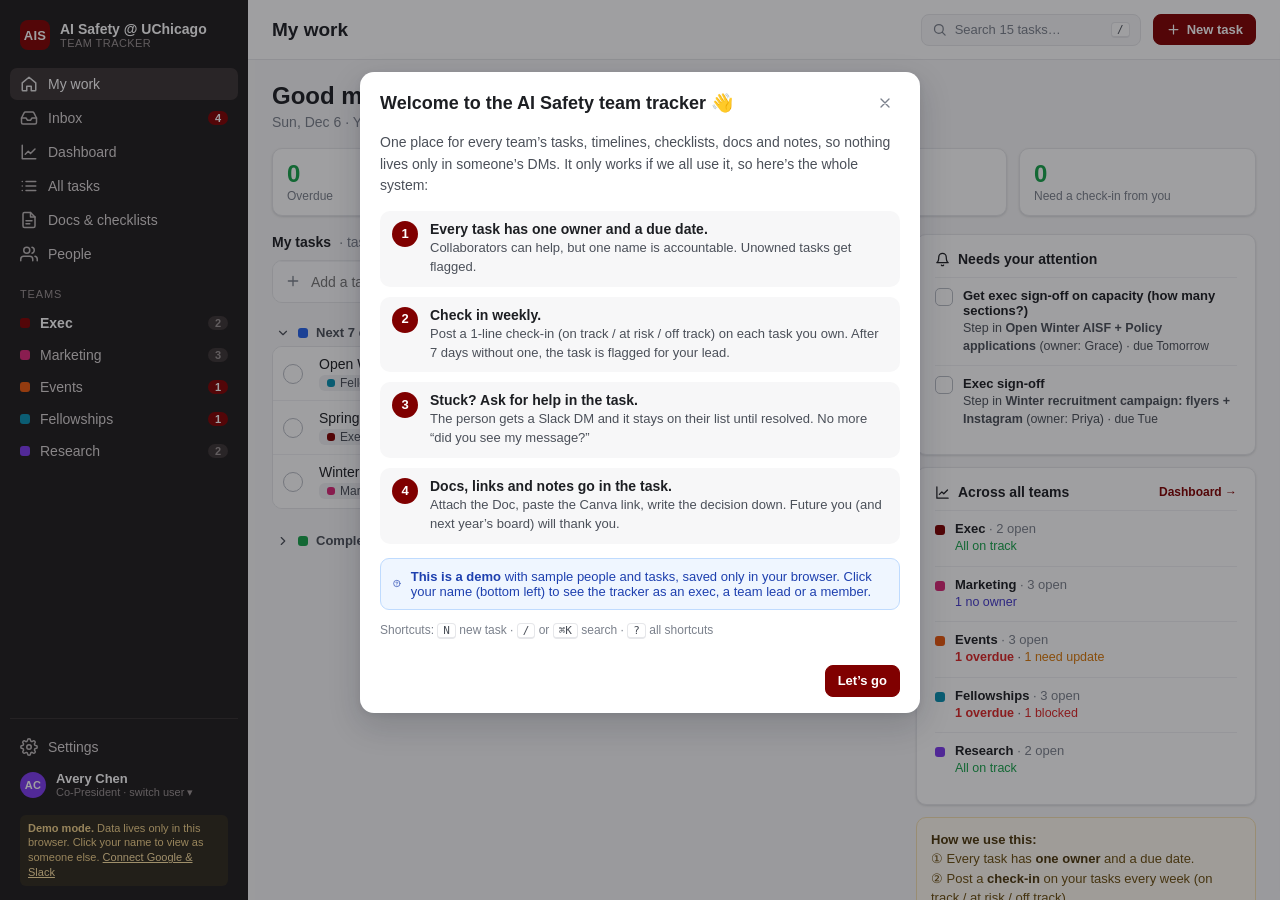
==== tracker/index.html @ e2a8874c "Add team task tracker for the AI Safety group An Asana-style tracker for Exec, Marketing, Events, Fe" ====
<!DOCTYPE html>
<html lang="en">
<head>
<meta charset="utf-8">
<meta name="viewport" content="width=device-width, initial-scale=1">
<meta name="robots" content="noindex, nofollow">
<title>AI Safety Tracker</title>
<link href="https://uchicago-brand-fonts.s3.us-east-2.amazonaws.com/UChicagoSansSerif.css" rel="stylesheet">
<!--BUILD:STYLE-->
<link rel="stylesheet" href="tracker.css">
<!--/BUILD:STYLE-->
</head>
<body>
<div id="app"><div class="loading"><div class="spinner"></div><span>Loading the tracker…</span></div></div>
<noscript>The tracker needs JavaScript.</noscript>
<!--BUILD:SCRIPTS-->
<script src="core.js"></script>
<script src="seed.js"></script>
<script src="app-util.js"></script>
<script src="app-views.js"></script>
<script src="app-panel.js"></script>
<script src="app-main.js"></script>
<!--/BUILD:SCRIPTS-->
</body>
</html>
---- tracker/tracker.css ----
/* AI Safety @ UChicago task tracker */
:root {
  --maroon: #800000;
  --maroon-2: #9b1b1b;
  --maroon-soft: #f8eded;
  --ink: #1d1f23;
  --ink-2: #4b5059;
  --ink-3: #7b818c;
  --line: #e6e7ea;
  --line-2: #f0f1f3;
  --bg: #f7f7f8;
  --card: #ffffff;
  --side: #1e1c1c;
  --side-ink: #d9d4d4;
  --side-dim: #9a9292;
  --side-hover: #2d2929;
  --ok: #16a34a;
  --warn: #d97706;
  --bad: #dc2626;
  --info: #2563eb;
  --radius: 10px;
  --shadow: 0 1px 2px rgba(16, 24, 40, .06), 0 1px 3px rgba(16, 24, 40, .08);
  --shadow-lg: 0 12px 32px rgba(16, 24, 40, .18), 0 2px 6px rgba(16, 24, 40, .08);
  --font: 'UChicago Sans Serif', -apple-system, BlinkMacSystemFont, 'Segoe UI', Helvetica, Arial, sans-serif;
}
* { box-sizing: border-box; }
html, body { height: 100%; }
body { margin: 0; font-family: var(--font); font-size: 14px; color: var(--ink); background: var(--bg); -webkit-font-smoothing: antialiased; }
a { color: var(--maroon); text-decoration: none; }
a:hover { text-decoration: underline; }
button { font: inherit; color: inherit; cursor: pointer; }
input, textarea, select { font: inherit; color: inherit; }
::selection { background: var(--maroon); color: #fff; }
.sr-only { position: absolute; width: 1px; height: 1px; overflow: hidden; clip: rect(0 0 0 0); white-space: nowrap; }
:focus-visible { outline: 2px solid var(--maroon); outline-offset: 2px; }

/* ---------- shell ---------- */
.app { display: grid; grid-template-columns: 248px 1fr; height: 100vh; overflow: hidden; }
.sidebar { background: var(--side); color: var(--side-ink); display: flex; flex-direction: column; overflow-y: auto; padding: 14px 10px; gap: 2px; }
.brand { display: flex; align-items: center; gap: 10px; padding: 6px 10px 16px; color: #fff; }
.brand-mark { width: 30px; height: 30px; border-radius: 8px; background: var(--maroon); display: grid; place-items: center; font-weight: 700; font-size: 13px; letter-spacing: .02em; flex: none; }
.brand-name { font-weight: 700; font-size: 14px; line-height: 1.15; }
.brand-sub { font-size: 11px; color: var(--side-dim); letter-spacing: .04em; text-transform: uppercase; }
.nav-item { display: flex; align-items: center; gap: 10px; padding: 7px 10px; border-radius: 7px; color: var(--side-ink); background: none; border: 0; width: 100%; text-align: left; font-size: 14px; }
.nav-item:hover { background: var(--side-hover); text-decoration: none; }
.nav-item.active { background: #3a3333; color: #fff; }
.nav-item .ico { width: 18px; height: 18px; flex: none; opacity: .85; }
.nav-item .count { margin-left: auto; font-size: 11px; background: var(--maroon); color: #fff; padding: 1px 7px; border-radius: 10px; font-weight: 700; }
.nav-item .count.dim { background: #3a3333; color: var(--side-dim); }
.nav-section { font-size: 11px; text-transform: uppercase; letter-spacing: .08em; color: var(--side-dim); padding: 16px 10px 6px; display: flex; justify-content: space-between; align-items: center; }
.team-dot { width: 10px; height: 10px; border-radius: 3px; flex: none; }
.sidebar-foot { margin-top: auto; padding-top: 12px; border-top: 1px solid #332e2e; }
.me-card { display: flex; align-items: center; gap: 10px; padding: 8px 10px; border-radius: 8px; background: none; border: 0; width: 100%; text-align: left; color: var(--side-ink); }
.me-card:hover { background: var(--side-hover); }
.me-name { font-weight: 600; font-size: 13px; color: #fff; }
.me-role { font-size: 11px; color: var(--side-dim); }
.mode-pill { margin: 8px 10px 0; font-size: 11px; padding: 6px 8px; border-radius: 6px; background: #2f2a1c; color: #f3d38b; line-height: 1.35; }
.mode-pill.live { background: #16301f; color: #9be2b2; }

.nav-scrim { display: none; }
.main { display: flex; flex-direction: column; min-width: 0; overflow: hidden; }
.topbar { display: flex; align-items: center; gap: 12px; padding: 12px 24px; background: var(--card); border-bottom: 1px solid var(--line); min-height: 60px; flex-wrap: wrap; }
.topbar h1 { font-size: 19px; margin: 0; font-weight: 700; display: flex; align-items: center; gap: 10px; white-space: nowrap; }
.topbar .sub { color: var(--ink-3); font-size: 13px; }
.topbar .spacer { flex: 1; }
.menu-btn { display: none; background: none; border: 0; padding: 6px; border-radius: 6px; }
.search-btn { display: flex; align-items: center; gap: 8px; border: 1px solid var(--line); background: var(--bg); color: var(--ink-3); padding: 7px 10px; border-radius: 8px; min-width: 220px; font-size: 13px; }
.search-btn:hover { border-color: #cfd2d8; }
.search-btn kbd { margin-left: auto; }
kbd { font-family: ui-monospace, SFMono-Regular, Menlo, monospace; font-size: 11px; border: 1px solid var(--line); border-bottom-width: 2px; border-radius: 4px; padding: 0 5px; background: #fff; color: var(--ink-2); }
.tabs { display: flex; gap: 2px; padding: 0 24px; background: var(--card); border-bottom: 1px solid var(--line); overflow-x: auto; }
.tab { padding: 10px 12px; border: 0; background: none; color: var(--ink-3); font-weight: 600; font-size: 13px; border-bottom: 2px solid transparent; margin-bottom: -1px; white-space: nowrap; display: flex; align-items: center; gap: 6px; }
.tab:hover { color: var(--ink); }
.tab.active { color: var(--ink); border-bottom-color: var(--maroon); }
.content { flex: 1; overflow: auto; padding: 22px 24px 80px; }
.content.flush { padding: 0; }
.wrap { max-width: 1180px; margin: 0 auto; }

/* ---------- buttons, inputs ---------- */
.btn { display: inline-flex; align-items: center; justify-content: center; gap: 6px; border: 1px solid var(--line); background: #fff; padding: 7px 12px; border-radius: 8px; font-weight: 600; font-size: 13px; color: var(--ink); white-space: nowrap; line-height: 1.2; }
.btn:hover { background: var(--bg); text-decoration: none; }
.btn.primary { background: var(--maroon); border-color: var(--maroon); color: #fff; }
.btn.primary:hover { background: var(--maroon-2); }
.btn.ghost { border-color: transparent; background: none; }
.btn.ghost:hover { background: var(--line-2); }
.btn.danger { color: var(--bad); }
.btn.sm { padding: 4px 8px; font-size: 12px; border-radius: 6px; }
.btn.ok { background: var(--ok); border-color: var(--ok); color: #fff; }
.btn.done-btn.is-done { background: #e9f7ee; border-color: #b9e5c7; color: #127a39; }
.btn[disabled] { opacity: .5; cursor: not-allowed; }
.icon-btn { display: inline-grid; place-items: center; width: 30px; height: 30px; border-radius: 7px; border: 0; background: none; color: var(--ink-3); }
.icon-btn:hover { background: var(--line-2); color: var(--ink); }
.input, .textarea, .select { width: 100%; border: 1px solid var(--line); border-radius: 8px; padding: 8px 10px; background: #fff; font-size: 14px; }
.input:focus, .textarea:focus, .select:focus { outline: none; border-color: var(--maroon); box-shadow: 0 0 0 3px rgba(128, 0, 0, .12); }
.textarea { resize: vertical; min-height: 70px; line-height: 1.45; }
.field-label { display: block; font-size: 12px; font-weight: 600; color: var(--ink-2); margin: 0 0 5px; }
.hint { font-size: 12px; color: var(--ink-3); line-height: 1.45; }
.row { display: flex; gap: 10px; align-items: center; }
.row.wrap-row { flex-wrap: wrap; }
.grid-2 { display: grid; grid-template-columns: 1fr 1fr; gap: 12px; }
.stack > * + * { margin-top: 12px; }

/* ---------- chips, avatars, pills ---------- */
.avatar { width: 26px; height: 26px; border-radius: 50%; display: inline-grid; place-items: center; color: #fff; font-size: 11px; font-weight: 700; flex: none; letter-spacing: .02em; }
.avatar.sm { width: 20px; height: 20px; font-size: 9px; }
.avatar.lg { width: 40px; height: 40px; font-size: 15px; }
.avatar.xl { width: 56px; height: 56px; font-size: 20px; }
.avatar.unassigned { background: #fff !important; border: 1.5px dashed #b8bcc4; color: var(--ink-3); }
.avatars { display: inline-flex; }
.avatars .avatar { border: 2px solid #fff; margin-left: -6px; }
.avatars .avatar:first-child { margin-left: 0; }
.pill { display: inline-flex; align-items: center; gap: 5px; padding: 2px 8px; border-radius: 999px; font-size: 12px; font-weight: 600; white-space: nowrap; line-height: 1.5; }
.pill .dot { width: 7px; height: 7px; border-radius: 50%; }
.status-pill { border: 0; }
.chip { display: inline-flex; align-items: center; gap: 5px; padding: 1px 8px; border-radius: 6px; font-size: 12px; background: var(--line-2); color: var(--ink-2); white-space: nowrap; }
.chip .team-dot { width: 8px; height: 8px; }
.due { font-size: 12px; color: var(--ink-2); white-space: nowrap; }
.due.overdue { color: var(--bad); font-weight: 700; }
.due.today { color: var(--warn); font-weight: 700; }
.due.soon { color: #b45309; }
.flag { display: inline-flex; align-items: center; gap: 3px; font-size: 11px; font-weight: 700; padding: 1px 6px; border-radius: 5px; white-space: nowrap; }
.flag.help { background: #fff4e5; color: #b45309; }
.flag.stale { background: #fdecec; color: #b91c1c; }
.flag.blocked { background: #fdecec; color: #b91c1c; }
.flag.unowned { background: #eef2ff; color: #4338ca; }
.prio { width: 8px; height: 8px; border-radius: 2px; display: inline-block; }
.progress { height: 6px; border-radius: 4px; background: var(--line-2); overflow: hidden; }
.progress > span { display: block; height: 100%; background: var(--ok); border-radius: 4px; transition: width .25s; }
.mini-progress { display: inline-flex; align-items: center; gap: 6px; font-size: 12px; color: var(--ink-3); }
.mini-progress .progress { width: 46px; }

/* ---------- cards & sections ---------- */
.card { background: var(--card); border: 1px solid var(--line); border-radius: var(--radius); box-shadow: var(--shadow); }
.card-pad { padding: 16px 18px; }
.card h3, .section-title { font-size: 14px; margin: 0 0 10px; font-weight: 700; display: flex; align-items: center; gap: 8px; }
.section-title .muted { font-weight: 400; color: var(--ink-3); }
.muted { color: var(--ink-3); }
.grid-cards { display: grid; grid-template-columns: repeat(auto-fill, minmax(260px, 1fr)); gap: 14px; }
.home-grid { display: grid; grid-template-columns: minmax(0, 1fr) 340px; gap: 20px; align-items: start; }
.greeting { font-size: 24px; font-weight: 700; margin: 0 0 4px; }
.greeting-sub { color: var(--ink-3); margin: 0 0 18px; }
.stat-row { display: grid; grid-template-columns: repeat(4, 1fr); gap: 12px; margin-bottom: 18px; }
.stat { background: var(--card); border: 1px solid var(--line); border-radius: var(--radius); padding: 12px 14px; text-align: left; box-shadow: var(--shadow); }
button.stat:hover { border-color: #cfd2d8; }
.stat .num { font-size: 24px; font-weight: 700; line-height: 1.1; }
.stat .lbl { font-size: 12px; color: var(--ink-3); margin-top: 2px; }
.stat.bad .num { color: var(--bad); }
.stat.warn .num { color: var(--warn); }
.stat.ok .num { color: var(--ok); }
.tip { background: #fffaf0; border: 1px solid #f5e1b3; border-radius: var(--radius); padding: 12px 14px; font-size: 13px; line-height: 1.5; color: #6b4e0f; }
.tip b { color: #4b360a; }
.empty { text-align: center; padding: 34px 20px; color: var(--ink-3); }
.empty .big { font-size: 28px; margin-bottom: 6px; }
.empty b { color: var(--ink-2); }

/* ---------- task list ---------- */
.list-group { margin-bottom: 18px; }
.group-head { display: flex; align-items: center; gap: 8px; padding: 6px 4px; font-weight: 700; font-size: 13px; color: var(--ink-2); background: none; border: 0; width: 100%; text-align: left; }
.group-head .count { color: var(--ink-3); font-weight: 400; }
.group-head .caret { transition: transform .15s; width: 14px; }
.group-head.collapsed .caret { transform: rotate(-90deg); }
.task-list { background: var(--card); border: 1px solid var(--line); border-radius: var(--radius); overflow: hidden; }
.task-row { display: grid; grid-template-columns: 26px minmax(0, 1fr) auto; gap: 10px; align-items: center; padding: 9px 14px 9px 10px; border-top: 1px solid var(--line-2); cursor: pointer; background: #fff; }
.task-row:first-child { border-top: 0; }
.task-row:hover { background: #fafafb; }
.task-row.selected { background: var(--maroon-soft); }
.task-row .title { font-weight: 500; overflow: hidden; text-overflow: ellipsis; white-space: nowrap; }
.task-row.is-done .title { color: var(--ink-3); text-decoration: line-through; }
.task-row .sub { display: flex; gap: 8px; align-items: center; margin-top: 3px; flex-wrap: wrap; }
.task-row .meta { display: flex; gap: 10px; align-items: center; }
.check { width: 20px; height: 20px; border-radius: 50%; border: 1.5px solid #b8bcc4; background: #fff; display: grid; place-items: center; padding: 0; color: transparent; flex: none; }
.check:hover { border-color: var(--ok); color: var(--ok); }
.check.on { background: var(--ok); border-color: var(--ok); color: #fff; }
.check.sq { border-radius: 5px; width: 18px; height: 18px; }
.quick-add { display: flex; gap: 8px; align-items: center; padding: 8px 12px; border-top: 1px solid var(--line-2); background: #fcfcfd; }
.quick-add input { border: 0; background: none; flex: 1; padding: 4px 2px; font-size: 14px; outline: none; }
.quick-add .plus { color: var(--ink-3); }
.qa-preview { display: flex; gap: 6px; flex-wrap: wrap; }
.filters { display: flex; gap: 8px; align-items: center; flex-wrap: wrap; margin-bottom: 14px; }
.filter-btn { display: inline-flex; align-items: center; gap: 6px; border: 1px solid var(--line); background: #fff; padding: 5px 10px; border-radius: 999px; font-size: 12px; font-weight: 600; color: var(--ink-2); }
.filter-btn.on { background: var(--maroon-soft); border-color: #e7c4c4; color: var(--maroon); }
.filter-btn:hover { border-color: #cfd2d8; }

/* ---------- board ---------- */
.board { display: grid; grid-auto-flow: column; grid-auto-columns: minmax(270px, 1fr); gap: 14px; padding: 20px 24px; min-height: 100%; align-items: start; overflow-x: auto; }
.col { background: #efeff1; border-radius: 12px; padding: 10px; min-height: 200px; display: flex; flex-direction: column; gap: 8px; }
.col.drag-over { background: #e7e1e1; outline: 2px dashed var(--maroon); outline-offset: -2px; }
.col-head { display: flex; align-items: center; gap: 8px; font-weight: 700; font-size: 13px; padding: 2px 4px 4px; }
.col-head .count { color: var(--ink-3); font-weight: 400; }
.bcard { background: #fff; border-radius: 9px; padding: 10px 12px; box-shadow: var(--shadow); cursor: grab; border: 1px solid transparent; }
.bcard:hover { border-color: #d8dade; }
.bcard.dragging { opacity: .45; }
.bcard .title { font-weight: 600; font-size: 13.5px; line-height: 1.35; margin-bottom: 8px; }
.bcard .foot { display: flex; align-items: center; gap: 8px; flex-wrap: wrap; }
.bcard .foot .avatar { margin-left: auto; }
.bcard .flags { display: flex; gap: 4px; flex-wrap: wrap; margin-bottom: 6px; }
.col-add { border: 0; background: none; color: var(--ink-3); text-align: left; padding: 6px 4px; border-radius: 6px; font-size: 13px; }
.col-add:hover { background: #e4e4e7; color: var(--ink); }

/* ---------- timeline ---------- */
.timeline { position: relative; overflow: auto; height: 100%; background: #fff; }
.tl-grid { position: relative; }
.tl-head { position: sticky; top: 0; z-index: 3; display: flex; background: #fff; border-bottom: 1px solid var(--line); }
.tl-head .tl-label-col { position: sticky; left: 0; background: #fff; z-index: 4; }
.tl-label-col { width: 260px; flex: none; border-right: 1px solid var(--line); }
.tl-days { display: flex; }
.tl-day { flex: none; text-align: center; font-size: 10px; color: var(--ink-3); border-left: 1px solid var(--line-2); padding: 3px 0; }
.tl-day.weekend { background: #fafafb; }
.tl-day.today { color: var(--maroon); font-weight: 700; }
.tl-month { font-size: 11px; font-weight: 700; color: var(--ink-2); padding: 6px 8px 0; white-space: nowrap; }
.tl-row { display: flex; border-bottom: 1px solid var(--line-2); min-height: 38px; }
.tl-row:hover { background: #fcfcfd; }
.tl-row .tl-label-col { position: sticky; left: 0; background: inherit; background-color: #fff; z-index: 2; display: flex; align-items: center; gap: 8px; padding: 0 12px; overflow: hidden; cursor: pointer; }
.tl-row .tl-label-col .t { overflow: hidden; text-overflow: ellipsis; white-space: nowrap; font-size: 13px; }
.tl-group { background: #f7f7f8; font-weight: 700; font-size: 12px; color: var(--ink-2); }
.tl-group .tl-label-col { background-color: #f7f7f8 !important; cursor: default; }
.tl-track { position: relative; flex: none; }
.tl-bar { position: absolute; top: 7px; height: 24px; border-radius: 6px; color: #fff; font-size: 11.5px; font-weight: 600; display: flex; align-items: center; padding: 0 8px; white-space: nowrap; overflow: hidden; cursor: grab; box-shadow: 0 1px 2px rgba(0, 0, 0, .15); user-select: none; touch-action: none; }
.tl-bar.done { opacity: .5; }
.tl-bar.overdue { box-shadow: 0 0 0 2px var(--bad); }
.tl-bar .handle { position: absolute; right: 0; top: 0; bottom: 0; width: 8px; cursor: ew-resize; }
.tl-bar .handle.l { left: 0; right: auto; }
.tl-milestone { position: absolute; top: 11px; width: 14px; height: 14px; transform: rotate(45deg); border-radius: 2px; cursor: pointer; }
.tl-today { position: absolute; top: 0; bottom: 0; width: 2px; background: var(--maroon); z-index: 1; pointer-events: none; opacity: .7; }
.tl-toolbar { display: flex; gap: 8px; padding: 10px 24px; background: #fff; border-bottom: 1px solid var(--line); align-items: center; flex-wrap: wrap; }

/* ---------- panel (task detail) ---------- */
.scrim { position: fixed; inset: 0; background: rgba(15, 15, 20, .25); z-index: 40; opacity: 0; pointer-events: none; transition: opacity .2s; }
.scrim.show { opacity: 1; pointer-events: auto; }
.panel { position: fixed; top: 0; right: 0; bottom: 0; width: min(640px, 100vw); background: #fff; z-index: 41; box-shadow: var(--shadow-lg); transform: translateX(105%); transition: transform .22s ease; display: flex; flex-direction: column; }
.panel.show { transform: translateX(0); }
.panel-head { display: flex; align-items: center; gap: 8px; padding: 10px 14px; border-bottom: 1px solid var(--line); }
.panel-body { flex: 1; overflow-y: auto; padding: 18px 22px 40px; }
.panel-title { width: 100%; border: 1px solid transparent; border-radius: 8px; font-size: 21px; font-weight: 700; padding: 4px 6px; margin-left: -7px; resize: none; overflow: hidden; line-height: 1.3; background: none; }
.panel-title:hover { border-color: var(--line); }
.panel-title:focus { outline: none; border-color: var(--maroon); }
.fields { display: grid; grid-template-columns: 120px 1fr; gap: 6px 10px; align-items: center; margin: 12px 0 18px; }
.fields .k { color: var(--ink-3); font-size: 13px; }
.fields .v { min-height: 32px; display: flex; align-items: center; gap: 6px; flex-wrap: wrap; }
.field-btn { display: inline-flex; align-items: center; gap: 7px; border: 1px solid transparent; background: none; padding: 4px 8px; border-radius: 7px; margin-left: -8px; font-size: 13px; text-align: left; min-height: 30px; }
.field-btn:hover { border-color: var(--line); background: var(--bg); }
.field-btn.placeholder { color: var(--ink-3); }
.date-input { border: 1px solid transparent; background: none; padding: 4px 6px; border-radius: 7px; font-size: 13px; margin-left: -6px; }
.date-input:hover { border-color: var(--line); }
.p-section { margin-top: 22px; }
.p-section-head { display: flex; align-items: center; gap: 8px; margin-bottom: 8px; }
.p-section-head h4 { margin: 0; font-size: 14px; font-weight: 700; }
.p-section-head .spacer { flex: 1; }
.desc-view { padding: 8px 10px; border: 1px solid transparent; border-radius: 8px; margin-left: -10px; cursor: text; line-height: 1.55; min-height: 40px; }
.desc-view:hover { border-color: var(--line); }
.desc-view.placeholder { color: var(--ink-3); }
.md p { margin: 0 0 8px; }
.md p:last-child { margin-bottom: 0; }
.md ul, .md ol { margin: 4px 0 8px; padding-left: 22px; }
.md li { margin: 2px 0; }
.md code { background: var(--line-2); padding: 1px 4px; border-radius: 4px; font-size: 12.5px; }
.md h3, .md h4 { margin: 10px 0 6px; font-size: 14px; }
.md a { word-break: break-word; }
.mention { background: var(--maroon-soft); color: var(--maroon); padding: 0 3px; border-radius: 4px; font-weight: 600; }

.help-box { border: 1px solid #f5d9a8; background: #fffaf0; border-radius: 10px; padding: 10px 12px; margin-top: 14px; }
.help-item { display: flex; gap: 10px; align-items: flex-start; padding: 6px 0; }
.help-item + .help-item { border-top: 1px dashed #f0dcb4; }
.help-item .msg { font-size: 13px; color: var(--ink-2); margin-top: 2px; white-space: pre-wrap; }
.help-item.resolved { opacity: .6; }

.steps { border: 1px solid var(--line); border-radius: 10px; overflow: hidden; }
.step { display: grid; grid-template-columns: 16px 22px 1fr auto; gap: 8px; align-items: center; padding: 6px 10px 6px 4px; border-top: 1px solid var(--line-2); background: #fff; }
.step:first-child { border-top: 0; }
.step:hover { background: #fcfcfd; }
.step .grip { cursor: grab; color: #c4c7cd; display: grid; place-items: center; opacity: 0; }
.step:hover .grip { opacity: 1; }
.step input.step-text { border: 0; background: none; width: 100%; padding: 3px 4px; font-size: 13.5px; border-radius: 5px; }
.step input.step-text:focus { outline: none; background: var(--bg); }
.step.done input.step-text { color: var(--ink-3); text-decoration: line-through; }
.step .step-meta { display: flex; gap: 4px; align-items: center; }
.step .step-meta .icon-btn { width: 26px; height: 26px; opacity: 0; }
.step:hover .step-meta .icon-btn, .step .step-meta .icon-btn.set { opacity: 1; }
.step.drag-over { box-shadow: inset 0 2px 0 var(--maroon); }
.step-add { display: flex; gap: 8px; align-items: center; padding: 6px 10px; border-top: 1px solid var(--line-2); background: #fcfcfd; }
.step-add input { border: 0; background: none; flex: 1; padding: 4px; font-size: 13.5px; outline: none; }
.step-due { font-size: 11.5px; color: var(--ink-3); border: 0; background: none; padding: 2px 4px; border-radius: 5px; }
.step-due.overdue { color: var(--bad); font-weight: 700; }

.links { display: grid; gap: 6px; }
.link-row { display: flex; align-items: center; gap: 10px; padding: 8px 10px; border: 1px solid var(--line); border-radius: 9px; background: #fff; }
.link-row:hover { border-color: #d1d4d9; }
.link-row .lk { flex: 1; min-width: 0; }
.link-row .lk a { font-weight: 600; color: var(--ink); display: block; overflow: hidden; text-overflow: ellipsis; white-space: nowrap; }
.link-row .lk .u { font-size: 11.5px; color: var(--ink-3); overflow: hidden; text-overflow: ellipsis; white-space: nowrap; }
.kind-ico { width: 30px; height: 30px; border-radius: 7px; display: grid; place-items: center; font-size: 11px; font-weight: 800; color: #fff; flex: none; }
.link-add { display: flex; gap: 6px; margin-top: 8px; flex-wrap: wrap; }
.link-add .input { flex: 1; min-width: 180px; padding: 6px 10px; font-size: 13px; }

.feed { display: grid; gap: 14px; }
.feed-item { display: grid; grid-template-columns: 28px 1fr; gap: 10px; }
.feed-item .who { font-weight: 600; font-size: 13px; }
.feed-item .when { color: var(--ink-3); font-size: 12px; margin-left: 6px; }
.feed-item .body { margin-top: 3px; font-size: 13.5px; line-height: 1.5; white-space: pre-wrap; word-break: break-word; }
.feed-item.activity { grid-template-columns: 28px 1fr; color: var(--ink-3); font-size: 12.5px; align-items: center; }
.feed-item.activity .act-dot { width: 28px; display: grid; place-items: center; }
.feed-item.checkin .bubble { border: 1px solid var(--line); border-left: 4px solid var(--ok); border-radius: 8px; padding: 8px 10px; margin-top: 4px; background: #fcfcfd; }
.feed-item .del { opacity: 0; font-size: 11px; color: var(--ink-3); border: 0; background: none; margin-left: 6px; }
.feed-item:hover .del { opacity: 1; }
.composer { border: 1px solid var(--line); border-radius: 10px; background: #fff; position: relative; }
.composer textarea { border: 0; width: 100%; resize: none; padding: 10px 12px; min-height: 60px; font-size: 13.5px; outline: none; border-radius: 10px; display: block; }
.composer-foot { display: flex; align-items: center; gap: 8px; padding: 6px 8px; border-top: 1px solid var(--line-2); flex-wrap: wrap; }
.composer-foot .spacer { flex: 1; }
.health-choice { display: inline-flex; border: 1px solid var(--line); border-radius: 8px; overflow: hidden; }
.health-choice button { border: 0; background: #fff; padding: 5px 10px; font-size: 12px; font-weight: 600; display: flex; gap: 5px; align-items: center; border-left: 1px solid var(--line); }
.health-choice button:first-child { border-left: 0; }
.health-choice button.on { background: var(--line-2); }
.seg { display: inline-flex; background: var(--line-2); border-radius: 8px; padding: 2px; }
.seg button { border: 0; background: none; padding: 5px 10px; border-radius: 6px; font-size: 12.5px; font-weight: 600; color: var(--ink-3); }
.seg button.on { background: #fff; color: var(--ink); box-shadow: var(--shadow); }
.banner { display: flex; gap: 10px; align-items: center; padding: 10px 12px; border-radius: 9px; font-size: 13px; margin-bottom: 12px; }
.banner.warn { background: #fff7ed; color: #9a3412; border: 1px solid #fed7aa; }
.banner.bad { background: #fef2f2; color: #991b1b; border: 1px solid #fecaca; }
.banner.info { background: #eff6ff; color: #1e40af; border: 1px solid #bfdbfe; }
.banner.ok { background: #f0fdf4; color: #166534; border: 1px solid #bbf7d0; }
.banner .spacer { flex: 1; }

/* ---------- popovers, modals, toasts ---------- */
.pop { position: fixed; z-index: 60; background: #fff; border: 1px solid var(--line); border-radius: 10px; box-shadow: var(--shadow-lg); min-width: 220px; max-width: 320px; max-height: 360px; display: flex; flex-direction: column; overflow: hidden; }
.pop input.pop-search { border: 0; border-bottom: 1px solid var(--line); padding: 10px 12px; outline: none; font-size: 13.5px; }
.pop-list { overflow-y: auto; padding: 4px; }
.pop-item { display: flex; align-items: center; gap: 9px; padding: 7px 9px; border-radius: 7px; border: 0; background: none; width: 100%; text-align: left; font-size: 13.5px; }
.pop-item:hover, .pop-item.hl { background: var(--line-2); }
.pop-item .sub { color: var(--ink-3); font-size: 12px; margin-left: auto; padding-left: 8px; white-space: nowrap; }
.pop-item.checked::after { content: '✓'; margin-left: auto; color: var(--maroon); font-weight: 700; }
.pop-group { font-size: 11px; color: var(--ink-3); text-transform: uppercase; letter-spacing: .06em; padding: 8px 10px 4px; }
.pop-sep { height: 1px; background: var(--line); margin: 4px 0; }
.modal-wrap { position: fixed; inset: 0; z-index: 70; background: rgba(15, 15, 20, .4); display: grid; place-items: start center; padding: 8vh 16px 16px; overflow-y: auto; }
.modal { background: #fff; border-radius: 14px; box-shadow: var(--shadow-lg); width: min(560px, 100%); }
.modal.wide { width: min(760px, 100%); }
.modal-head { padding: 16px 20px 0; display: flex; align-items: center; gap: 10px; }
.modal-head h2 { margin: 0; font-size: 18px; }
.modal-body { padding: 14px 20px; }
.modal-foot { padding: 12px 20px 16px; display: flex; gap: 8px; justify-content: flex-end; align-items: center; }
.modal-foot .spacer { flex: 1; }
.palette { width: min(620px, 100%); overflow: hidden; }
.palette input { width: 100%; border: 0; border-bottom: 1px solid var(--line); padding: 16px 18px; font-size: 16px; outline: none; }
.palette .pop-list { max-height: 420px; padding: 6px; }
.palette .pop-item { padding: 9px 10px; }
.toasts { position: fixed; left: 16px; bottom: 16px; z-index: 80; display: grid; gap: 8px; max-width: min(420px, calc(100vw - 32px)); }
.toast { background: #1f1d1d; color: #fff; padding: 10px 14px; border-radius: 10px; box-shadow: var(--shadow-lg); font-size: 13px; display: flex; gap: 10px; align-items: flex-start; animation: toastIn .2s ease; line-height: 1.4; }
.toast.err { background: #7f1d1d; }
.toast.slack { background: #3f0e40; }
.toast button { background: none; border: 0; color: #f3c1c1; font-weight: 700; padding: 0; margin-left: auto; white-space: nowrap; }
.toast .t-ico { flex: none; margin-top: 1px; }
@keyframes toastIn { from { transform: translateY(10px); opacity: 0; } to { transform: none; opacity: 1; } }

/* ---------- dashboard / people / docs ---------- */
.team-card { padding: 16px; display: flex; flex-direction: column; gap: 10px; cursor: pointer; text-align: left; }
.team-card:hover { border-color: #d0d3d8; }
.team-card .tc-head { display: flex; align-items: center; gap: 10px; }
.team-card .tc-name { font-weight: 700; font-size: 15px; }
.tc-stats { display: grid; grid-template-columns: repeat(4, 1fr); gap: 6px; }
.tc-stat { background: var(--bg); border-radius: 7px; padding: 6px 8px; }
.tc-stat .n { font-weight: 700; font-size: 16px; }
.tc-stat .l { font-size: 11px; color: var(--ink-3); }
.tc-stat.bad .n { color: var(--bad); }
.tc-stat.warn .n { color: var(--warn); }
.health-dot { width: 10px; height: 10px; border-radius: 50%; display: inline-block; flex: none; }
.table { width: 100%; border-collapse: collapse; background: #fff; }
.table th { text-align: left; font-size: 12px; color: var(--ink-3); font-weight: 600; padding: 8px 12px; border-bottom: 1px solid var(--line); white-space: nowrap; }
.table td { padding: 9px 12px; border-bottom: 1px solid var(--line-2); vertical-align: middle; }
.table tr:last-child td { border-bottom: 0; }
.table tr.click { cursor: pointer; }
.table tr.click:hover td { background: #fafafb; }
.load-bar { display: flex; height: 8px; border-radius: 4px; overflow: hidden; background: var(--line-2); min-width: 100px; }
.load-bar span { display: block; height: 100%; }
.person-card { padding: 14px; display: flex; gap: 12px; align-items: center; cursor: pointer; text-align: left; }
.person-card:hover { border-color: #d0d3d8; }
.person-card .pn { font-weight: 700; }
.person-card .pt { font-size: 12px; color: var(--ink-3); }
.doc-card { padding: 12px 14px; display: flex; gap: 12px; align-items: flex-start; }
.doc-card .dt { font-weight: 600; color: var(--ink); }
.doc-card .dn { font-size: 12.5px; color: var(--ink-3); margin-top: 2px; }
.tpl-card { padding: 14px 16px; display: flex; flex-direction: column; gap: 8px; }
.tpl-card ol { margin: 0; padding-left: 20px; font-size: 13px; color: var(--ink-2); }
.tpl-card ol li { margin: 2px 0; }
.attention-item { display: flex; gap: 10px; padding: 10px 0; border-top: 1px solid var(--line-2); align-items: flex-start; cursor: pointer; }
.attention-item:first-child { border-top: 0; padding-top: 2px; }
.attention-item .ai-title { font-weight: 600; font-size: 13px; }
.attention-item .ai-sub { font-size: 12.5px; color: var(--ink-2); margin-top: 2px; line-height: 1.4; }
.inbox-item { display: grid; grid-template-columns: 32px 1fr auto; gap: 12px; padding: 12px 16px; border-top: 1px solid var(--line-2); cursor: pointer; align-items: start; background: #fff; }
.inbox-item:first-child { border-top: 0; }
.inbox-item:hover { background: #fafafb; }
.inbox-item.unread { background: #fffafa; }
.inbox-item.unread .ii-title::before { content: ''; display: inline-block; width: 7px; height: 7px; border-radius: 50%; background: var(--maroon); margin-right: 7px; vertical-align: middle; }
.ii-title { font-size: 13.5px; }
.ii-task { font-size: 12.5px; color: var(--ink-3); margin-top: 2px; }
.ii-body { font-size: 13px; color: var(--ink-2); margin-top: 4px; white-space: pre-wrap; line-height: 1.45; }
.ii-when { font-size: 12px; color: var(--ink-3); white-space: nowrap; }
.int-card { padding: 16px 18px; }
.int-card .int-head { display: flex; align-items: center; gap: 12px; margin-bottom: 8px; }
.int-logo { width: 36px; height: 36px; border-radius: 8px; display: grid; place-items: center; font-weight: 800; color: #fff; font-size: 14px; }
.status-tag { font-size: 11px; font-weight: 700; padding: 2px 8px; border-radius: 999px; }
.status-tag.on { background: #e9f7ee; color: #127a39; }
.status-tag.off { background: var(--line-2); color: var(--ink-3); }
.welcome-habits { display: grid; gap: 10px; margin: 14px 0 4px; }
.habit { display: flex; gap: 12px; align-items: flex-start; padding: 10px 12px; border-radius: 10px; background: var(--bg); }
.habit .hn { width: 26px; height: 26px; border-radius: 50%; background: var(--maroon); color: #fff; display: grid; place-items: center; font-weight: 700; font-size: 13px; flex: none; }
.habit b { display: block; margin-bottom: 2px; }
.habit span { font-size: 13px; color: var(--ink-2); line-height: 1.45; }
.loading { display: grid; place-items: center; height: 100vh; color: var(--ink-3); gap: 10px; }
.spinner { width: 26px; height: 26px; border: 3px solid var(--line); border-top-color: var(--maroon); border-radius: 50%; animation: spin .8s linear infinite; }
@keyframes spin { to { transform: rotate(360deg); } }
.sync-dot { width: 8px; height: 8px; border-radius: 50%; background: var(--ok); display: inline-block; }
.sync-dot.busy { background: var(--warn); }
.sync-dot.err { background: var(--bad); }

/* ---------- responsive ---------- */
@media (max-width: 1100px) {
  .home-grid { grid-template-columns: 1fr; }
}
@media (max-width: 860px) {
  .app { grid-template-columns: 1fr; }
  .sidebar { position: fixed; left: 0; top: 0; bottom: 0; width: 264px; z-index: 50; transform: translateX(-100%); transition: transform .2s; }
  .app.nav-open .sidebar { transform: none; box-shadow: var(--shadow-lg); }
  .app.nav-open .nav-scrim { display: block; position: fixed; inset: 0; z-index: 49; background: rgba(0, 0, 0, .3); }
  .menu-btn { display: inline-grid; }
  .topbar { padding: 10px 14px; }
  .tabs { padding: 0 10px; }
  .content { padding: 16px 14px 80px; }
  .search-btn { min-width: 0; }
  .search-btn .lbl, .search-btn kbd { display: none; }
  .stat-row { grid-template-columns: repeat(2, 1fr); }
  .task-row .meta .hide-sm { display: none; }
  .fields { grid-template-columns: 96px 1fr; }
  .panel-body { padding: 14px 16px 40px; }
  .grid-2 { grid-template-columns: 1fr; }
  .tl-label-col { width: 160px; }
  .board { padding: 14px; }
  .topbar .new-label { display: none; }
  .hide-sm, .section-title .muted { display: none !important; }
  .panel-head { gap: 4px; padding: 8px 10px; }
  .panel-head .btn { padding: 6px 9px; }
  .panel { width: 100vw; }
  .link-add .input { min-width: 0; }
}
@media print {
  .sidebar, .topbar .search-btn, .panel, .scrim { display: none !important; }
  .app { display: block; height: auto; }
  .content { overflow: visible; }
}
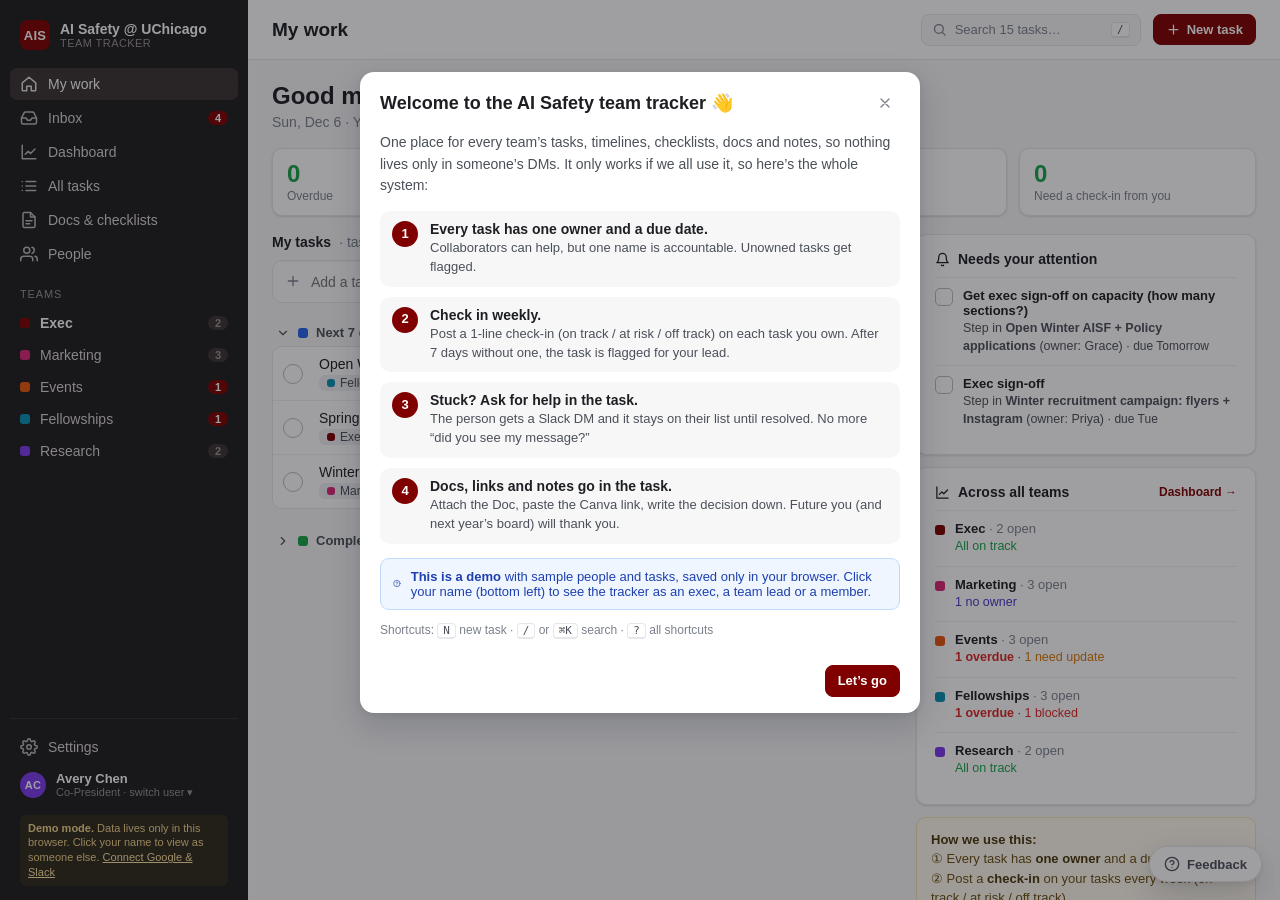
==== commit e30c7be1: "Tracker: add a Feedback button to every page A floating Feedback button (also in the task panel menu" ====
--- a/tracker/index.html
+++ b/tracker/index.html
@@ -19,6 +19,7 @@
 <script src="app-util.js"></script>
 <script src="app-views.js"></script>
 <script src="app-panel.js"></script>
+<script src="app-feedback.js"></script>
 <script src="app-main.js"></script>
 <!--/BUILD:SCRIPTS-->
 </body>
--- a/tracker/tracker.css
+++ b/tracker/tracker.css
@@ -445,3 +445,18 @@
   .app { display: block; height: auto; }
   .content { overflow: visible; }
 }
+
+/* ---------- feedback ---------- */
+.fb-fab { position: fixed; right: 18px; bottom: 18px; z-index: 35; display: inline-flex; align-items: center; gap: 7px; padding: 9px 14px; border-radius: 999px; border: 1px solid var(--line); background: #fff; color: var(--ink-2); font-weight: 600; font-size: 13px; box-shadow: var(--shadow-lg); }
+.fb-fab:hover { color: var(--maroon); border-color: #e2c3c3; }
+.fb-types { display: grid; grid-template-columns: repeat(4, 1fr); gap: 8px; }
+.fb-type { display: flex; flex-direction: column; align-items: center; gap: 4px; padding: 10px 6px; border: 1px solid var(--line); border-radius: 10px; background: #fff; font-size: 12.5px; font-weight: 600; color: var(--ink-2); }
+.fb-type:hover { border-color: #cfd2d8; }
+.fb-type.on { border-color: var(--maroon); background: var(--maroon-soft); color: var(--maroon); }
+.fb-emoji { font-size: 20px; line-height: 1; }
+@media (max-width: 860px) {
+  .fb-fab { right: 12px; bottom: 12px; padding: 10px; }
+  .fb-fab span { display: none; }
+  .fb-types { grid-template-columns: repeat(2, 1fr); }
+}
+@media print { .fb-fab { display: none; } }
